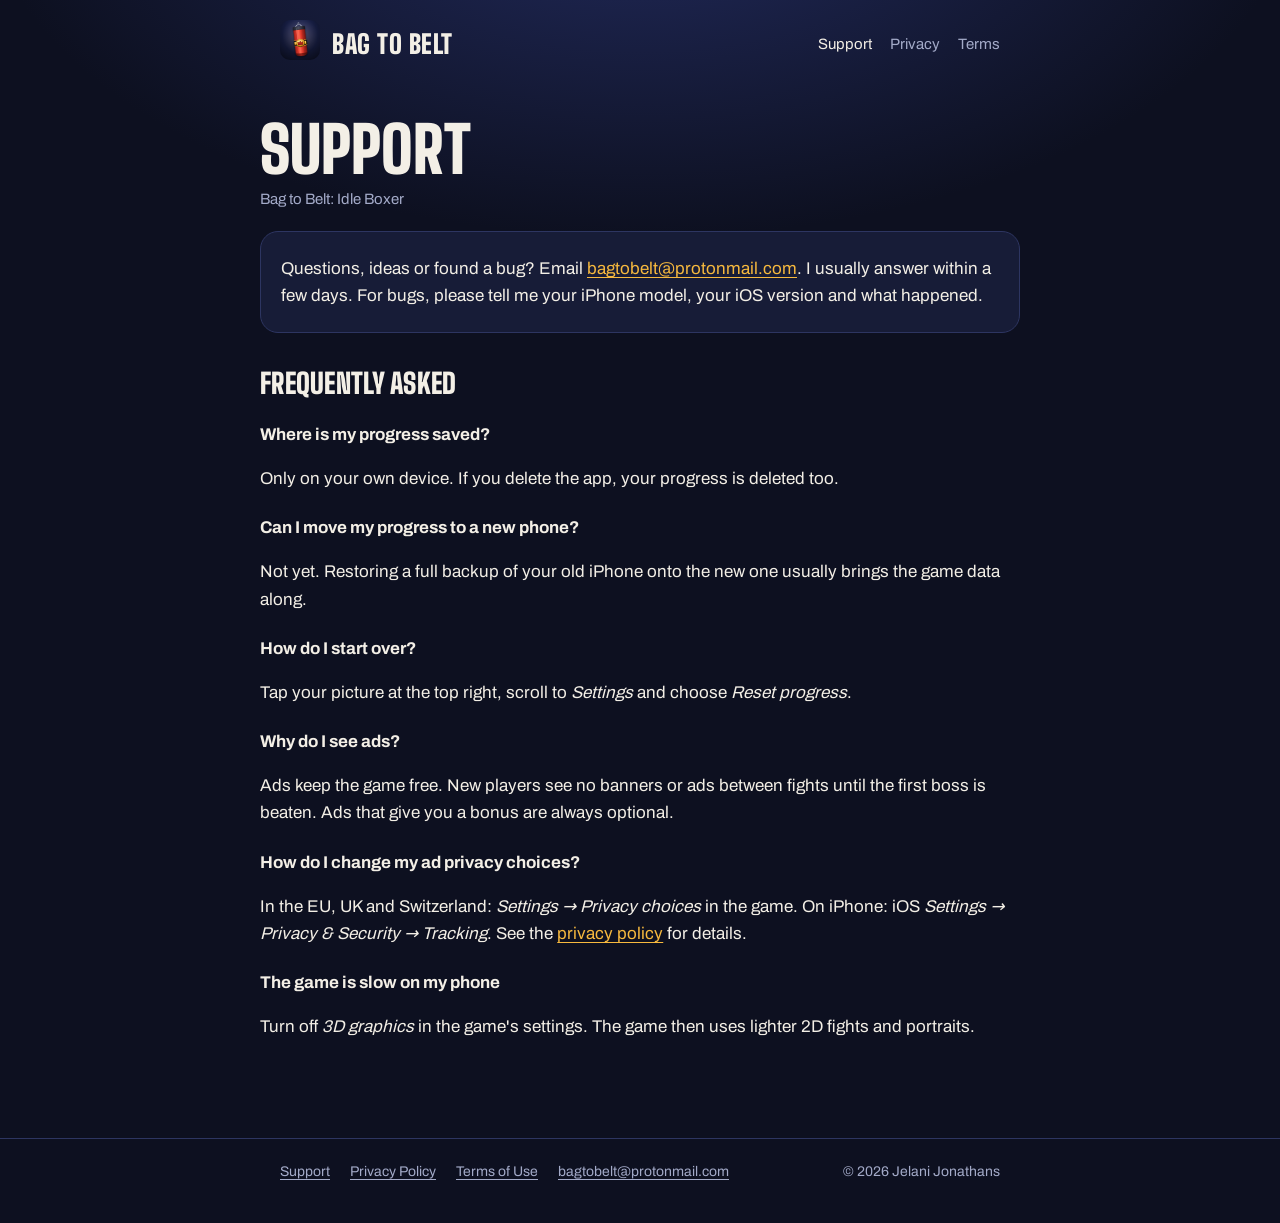
==== support.html @ 1e29e6f8 "Add files via upload" ====
<!doctype html>
<html lang="en">
<head>
<meta charset="utf-8">
<meta name="viewport" content="width=device-width, initial-scale=1">
<title>Support — Bag to Belt: Idle Boxer</title>
<meta name="description" content="Help and contact for Bag to Belt: Idle Boxer.">
<meta name="theme-color" content="#0d1020">
<link rel="icon" href="favicon.png">
<link rel="apple-touch-icon" href="apple-touch-icon.png">
<link rel="stylesheet" href="style.css">
</head>
<body>
<header class="top"><div class="wrap">
  <a href="./"><img src="icon.png" alt=""></a>
  <a class="brand" href="./">Bag to Belt</a>
  <nav><a href="support.html" aria-current="page">Support</a><a href="privacy.html">Privacy</a><a href="terms.html">Terms</a></nav>
</div></header>

<main class="wrap doc">
  <h1>Support</h1>
  <p class="date">Bag to Belt: Idle Boxer</p>
  <div class="box">
    <p>Questions, ideas or found a bug? Email <a href="mailto:bagtobelt@protonmail.com">bagtobelt@protonmail.com</a>. I usually answer within a few days. For bugs, please tell me your iPhone model, your iOS version and what happened.</p>
  </div>

  <h2>Frequently asked</h2>
  <h3>Where is my progress saved?</h3>
  <p>Only on your own device. If you delete the app, your progress is deleted too.</p>
  <h3>Can I move my progress to a new phone?</h3>
  <p>Not yet. Restoring a full backup of your old iPhone onto the new one usually brings the game data along.</p>
  <h3>How do I start over?</h3>
  <p>Tap your picture at the top right, scroll to <em>Settings</em> and choose <em>Reset progress</em>.</p>
  <h3>Why do I see ads?</h3>
  <p>Ads keep the game free. New players see no banners or ads between fights until the first boss is beaten. Ads that give you a bonus are always optional.</p>
  <h3>How do I change my ad privacy choices?</h3>
  <p>In the EU, UK and Switzerland: <em>Settings → Privacy choices</em> in the game. On iPhone: iOS <em>Settings → Privacy &amp; Security → Tracking</em>. See the <a href="privacy.html">privacy policy</a> for details.</p>
  <h3>The game is slow on my phone</h3>
  <p>Turn off <em>3D graphics</em> in the game's settings. The game then uses lighter 2D fights and portraits.</p>
</main>
<footer><div class="wrap">
  <a href="support.html">Support</a><a href="privacy.html">Privacy Policy</a><a href="terms.html">Terms of Use</a>
  <a href="mailto:bagtobelt@protonmail.com">bagtobelt@protonmail.com</a>
  <span class="copy">© 2026 Jelani Jonathans</span>
</div></footer>
</body>
</html>
---- style.css ----
/* Bag to Belt — website. Fonts are served from this site: no third-party requests. */
@font-face { font-family: 'Archivo'; font-weight: 400; font-display: swap; src: url(fonts/archivo-latin-400-normal.woff2) format('woff2'); }
@font-face { font-family: 'Archivo'; font-weight: 700; font-display: swap; src: url(fonts/archivo-latin-700-normal.woff2) format('woff2'); }
@font-face { font-family: 'Big Shoulders Display'; font-weight: 900; font-display: swap; src: url(fonts/big-shoulders-display-latin-900-normal.woff2) format('woff2'); }

:root {
  --ink: #0d1020;
  --panel: #171c37;
  --line: #2d3561;
  --text: #f3efe6;
  --muted: #a3aac8;
  --gold: #f7b93e;
  --red: #ff4f3f;
  --display: 'Big Shoulders Display', Impact, 'Arial Narrow', sans-serif;
  --ui: 'Archivo', system-ui, -apple-system, 'Segoe UI', Roboto, sans-serif;
  color-scheme: dark;
}
* { box-sizing: border-box; }
html { -webkit-text-size-adjust: 100%; }
body {
  margin: 0;
  background: radial-gradient(1100px 600px at 50% -10%, #222b5e 0%, transparent 60%), var(--ink);
  color: var(--text);
  font: 17px/1.6 var(--ui);
}
a { color: var(--gold); text-underline-offset: 3px; }
a:hover { color: #ffd27a; }
.wrap { max-width: 760px; margin: 0 auto; padding: 0 20px; }

header.top { padding: 20px 0; }
header.top .wrap { display: flex; align-items: center; gap: 12px; }
header.top img { width: 40px; height: 40px; border-radius: 10px; }
header.top a.brand { color: var(--text); text-decoration: none; font: 900 26px/1 var(--display); text-transform: uppercase; letter-spacing: .02em; }
header.top nav { margin-left: auto; display: flex; gap: 18px; font-size: 15px; }
header.top nav a { color: var(--muted); text-decoration: none; }
header.top nav a:hover, header.top nav a[aria-current] { color: var(--text); }

.hero { text-align: center; padding: 40px 0 24px; }
.hero img { width: 148px; height: 148px; border-radius: 34px; box-shadow: 0 20px 60px rgba(0,0,0,.55); }
.hero h1 { font: 900 clamp(48px, 11vw, 84px)/.9 var(--display); text-transform: uppercase; margin: 26px 0 8px; letter-spacing: .01em; text-shadow: 0 6px 0 #070914; }
.hero .sub { color: var(--gold); font-weight: 700; letter-spacing: .22em; text-transform: uppercase; font-size: 14px; }
.hero p.lead { color: var(--muted); max-width: 520px; margin: 22px auto 0; font-size: 18px; }
.soon { display: inline-block; margin-top: 26px; padding: 12px 22px; border-radius: 14px; background: var(--gold); color: #1a1406; font-weight: 700; }

.features { display: grid; grid-template-columns: repeat(auto-fit, minmax(300px, 1fr)); gap: 14px; margin: 36px 0 20px; }
.features div { background: var(--panel); border: 1px solid var(--line); border-radius: 18px; padding: 18px 18px 16px; }
.features b { display: block; font: 900 24px/1 var(--display); text-transform: uppercase; margin-bottom: 6px; }
.features span { color: var(--muted); font-size: 15px; }

main.doc { padding: 16px 0 40px; }
main.doc h1 { font: 900 clamp(40px, 9vw, 64px)/.95 var(--display); text-transform: uppercase; margin: 16px 0 6px; }
main.doc h2 { font: 900 28px/1.05 var(--display); text-transform: uppercase; margin: 36px 0 8px; letter-spacing: .01em; }
main.doc h3 { font-size: 17px; margin: 22px 0 4px; }
main.doc .date { color: var(--muted); font-size: 15px; margin: 0 0 20px; }
main.doc ul { padding-left: 22px; }
main.doc li { margin: 4px 0; }
.box { background: var(--panel); border: 1px solid var(--line); border-radius: 18px; padding: 6px 20px; margin: 18px 0; }
.lang { margin: 8px 0 0; font-size: 15px; }
hr { border: 0; border-top: 1px solid var(--line); margin: 48px 0 8px; }

footer { border-top: 1px solid var(--line); margin-top: 40px; padding: 22px 0 40px; color: var(--muted); font-size: 14px; }
footer .wrap { display: flex; flex-wrap: wrap; gap: 8px 20px; }
footer a { color: var(--muted); }
footer .copy { margin-left: auto; }
@media (max-width: 540px) {
  header.top nav { gap: 12px; font-size: 14px; }
  header.top a.brand { font-size: 22px; }
  footer .copy { margin-left: 0; width: 100%; }
}
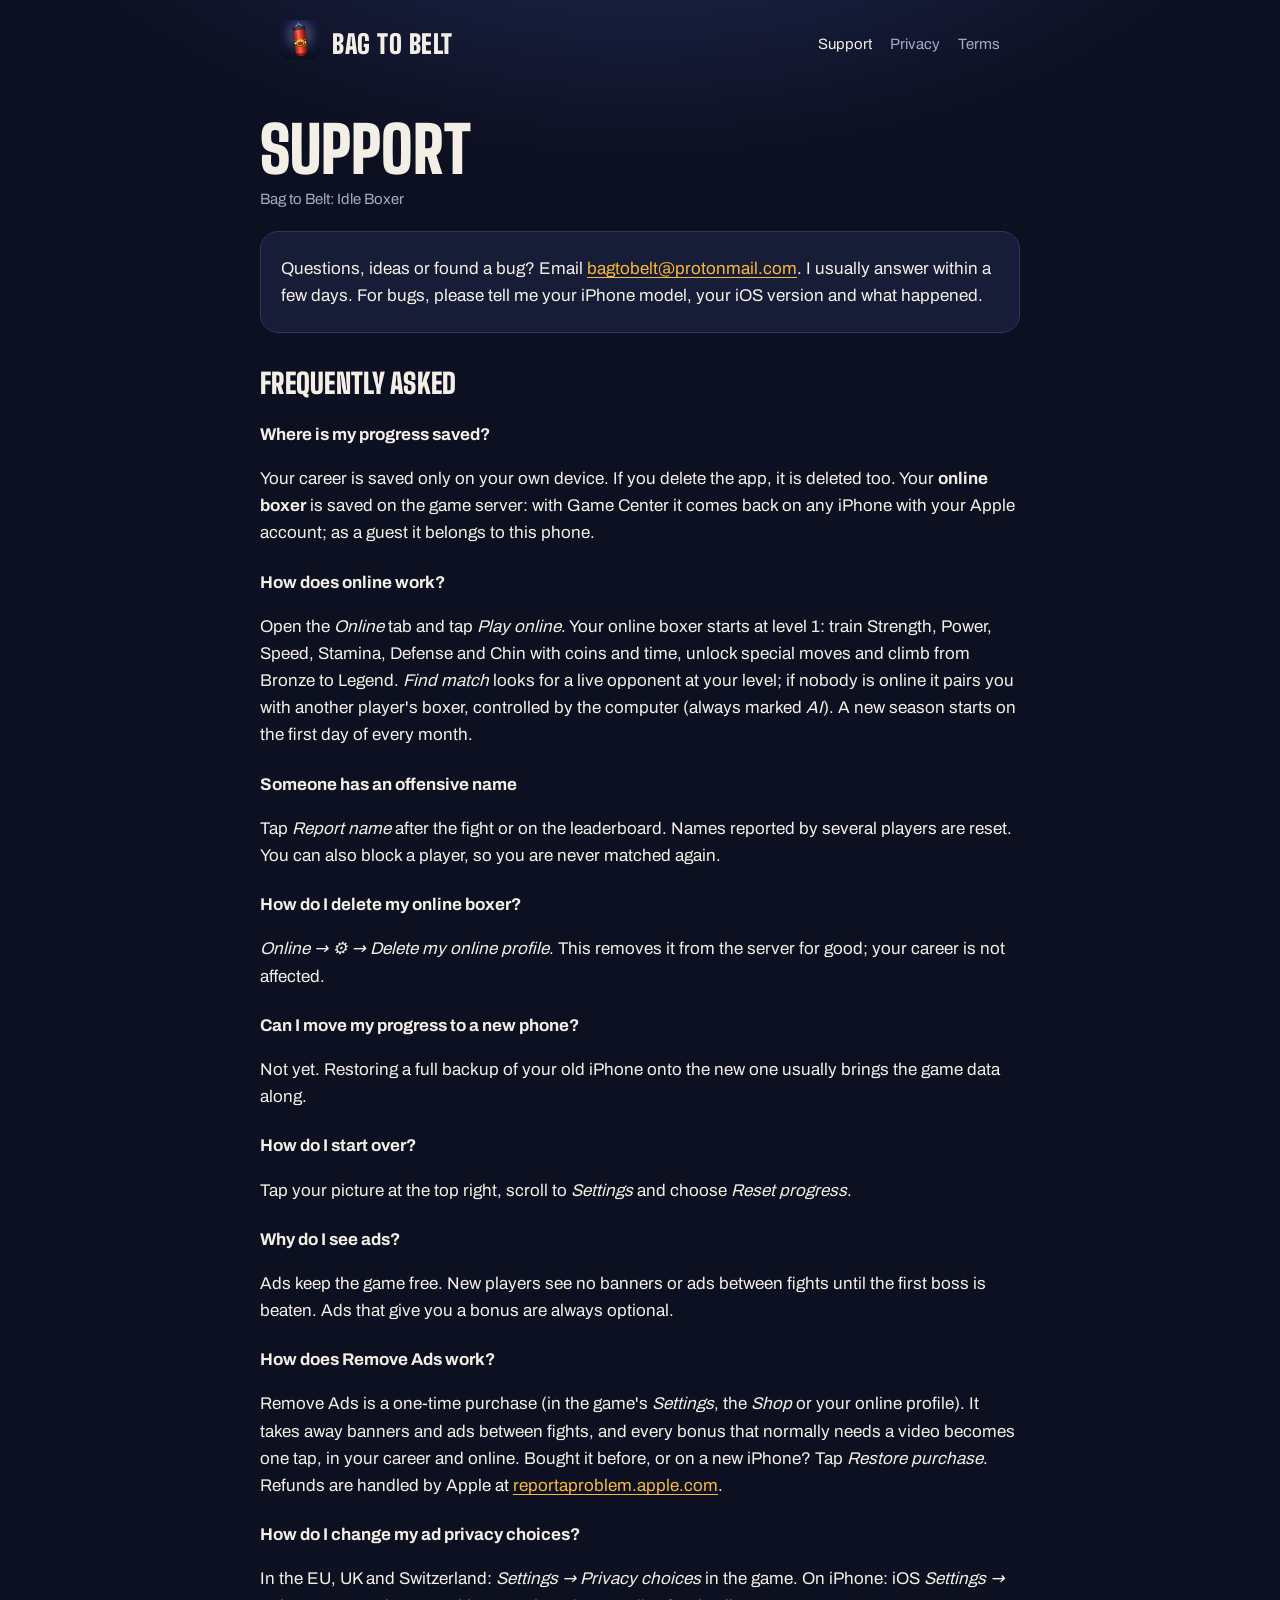
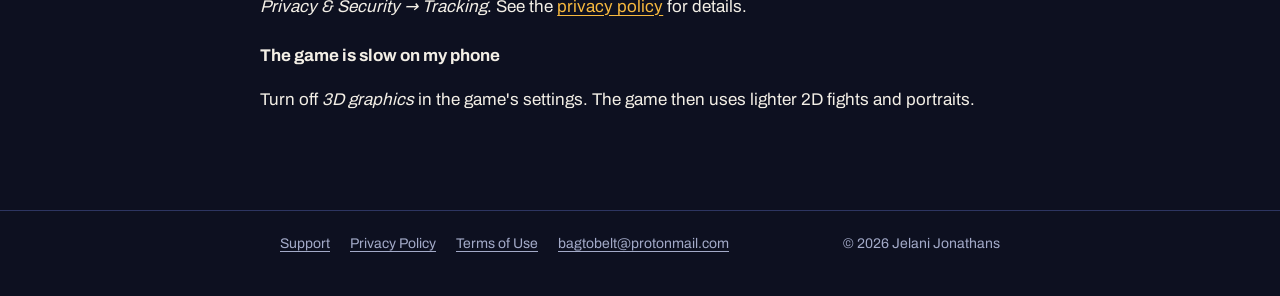
==== commit 2bdc0803: "Add files via upload" ====
--- a/support.html
+++ b/support.html
@@ -26,13 +26,21 @@
 
   <h2>Frequently asked</h2>
   <h3>Where is my progress saved?</h3>
-  <p>Only on your own device. If you delete the app, your progress is deleted too.</p>
+  <p>Your career is saved only on your own device. If you delete the app, it is deleted too. Your <strong>online boxer</strong> is saved on the game server: with Game Center it comes back on any iPhone with your Apple account; as a guest it belongs to this phone.</p>
+  <h3>How does online work?</h3>
+  <p>Open the <em>Online</em> tab and tap <em>Play online</em>. Your online boxer starts at level 1: train Strength, Power, Speed, Stamina, Defense and Chin with coins and time, unlock special moves and climb from Bronze to Legend. <em>Find match</em> looks for a live opponent at your level; if nobody is online it pairs you with another player's boxer, controlled by the computer (always marked <em>AI</em>). A new season starts on the first day of every month.</p>
+  <h3>Someone has an offensive name</h3>
+  <p>Tap <em>Report name</em> after the fight or on the leaderboard. Names reported by several players are reset. You can also block a player, so you are never matched again.</p>
+  <h3>How do I delete my online boxer?</h3>
+  <p><em>Online → ⚙ → Delete my online profile</em>. This removes it from the server for good; your career is not affected.</p>
   <h3>Can I move my progress to a new phone?</h3>
   <p>Not yet. Restoring a full backup of your old iPhone onto the new one usually brings the game data along.</p>
   <h3>How do I start over?</h3>
   <p>Tap your picture at the top right, scroll to <em>Settings</em> and choose <em>Reset progress</em>.</p>
   <h3>Why do I see ads?</h3>
   <p>Ads keep the game free. New players see no banners or ads between fights until the first boss is beaten. Ads that give you a bonus are always optional.</p>
+  <h3>How does Remove Ads work?</h3>
+  <p>Remove Ads is a one-time purchase (in the game's <em>Settings</em>, the <em>Shop</em> or your online profile). It takes away banners and ads between fights, and every bonus that normally needs a video becomes one tap, in your career and online. Bought it before, or on a new iPhone? Tap <em>Restore purchase</em>. Refunds are handled by Apple at <a href="https://reportaproblem.apple.com">reportaproblem.apple.com</a>.</p>
   <h3>How do I change my ad privacy choices?</h3>
   <p>In the EU, UK and Switzerland: <em>Settings → Privacy choices</em> in the game. On iPhone: iOS <em>Settings → Privacy &amp; Security → Tracking</em>. See the <a href="privacy.html">privacy policy</a> for details.</p>
   <h3>The game is slow on my phone</h3>
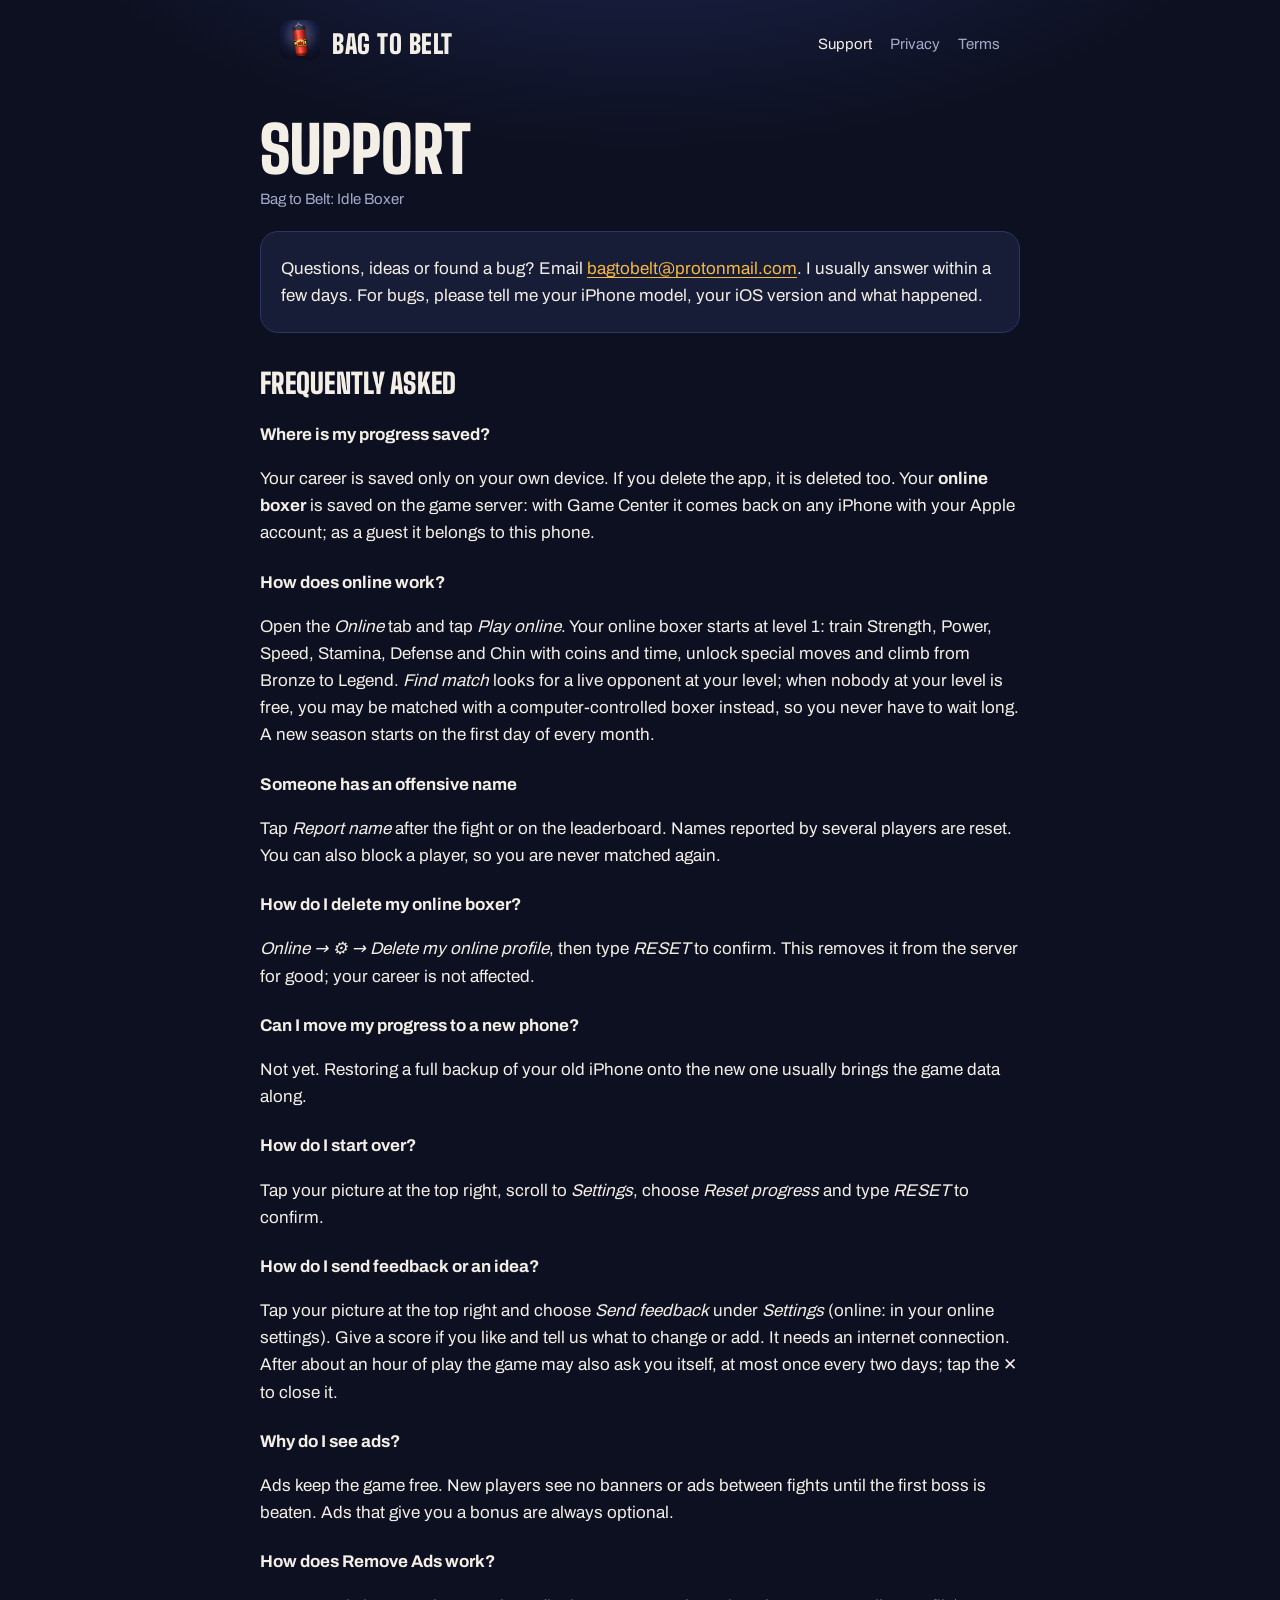
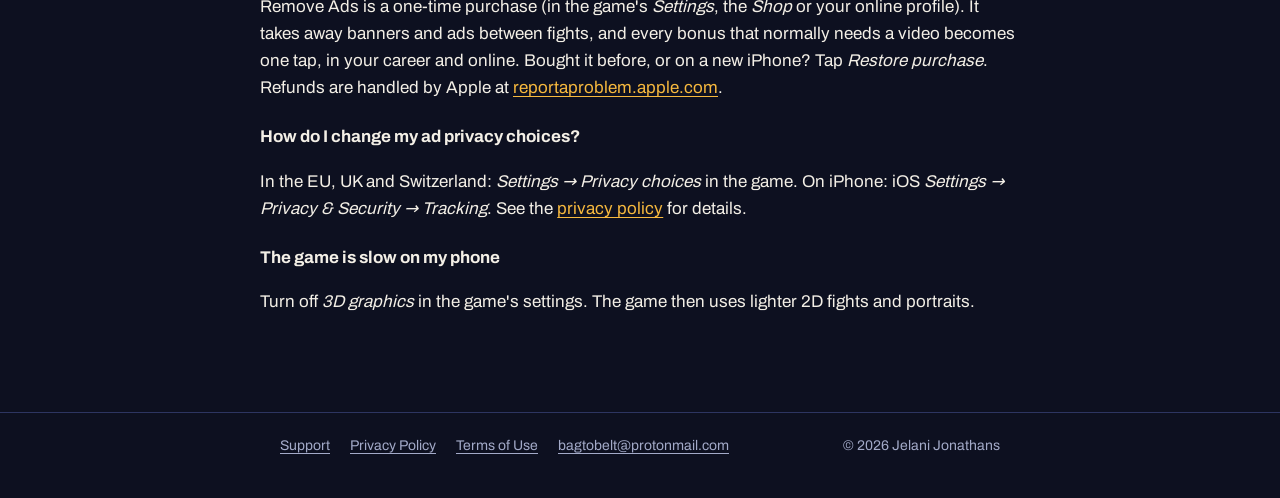
==== commit f043fd33: "Add files via upload" ====
--- a/support.html
+++ b/support.html
@@ -28,15 +28,17 @@
   <h3>Where is my progress saved?</h3>
   <p>Your career is saved only on your own device. If you delete the app, it is deleted too. Your <strong>online boxer</strong> is saved on the game server: with Game Center it comes back on any iPhone with your Apple account; as a guest it belongs to this phone.</p>
   <h3>How does online work?</h3>
-  <p>Open the <em>Online</em> tab and tap <em>Play online</em>. Your online boxer starts at level 1: train Strength, Power, Speed, Stamina, Defense and Chin with coins and time, unlock special moves and climb from Bronze to Legend. <em>Find match</em> looks for a live opponent at your level; if nobody is online it pairs you with another player's boxer, controlled by the computer (always marked <em>AI</em>). A new season starts on the first day of every month.</p>
+  <p>Open the <em>Online</em> tab and tap <em>Play online</em>. Your online boxer starts at level 1: train Strength, Power, Speed, Stamina, Defense and Chin with coins and time, unlock special moves and climb from Bronze to Legend. <em>Find match</em> looks for a live opponent at your level; when nobody at your level is free, you may be matched with a computer-controlled boxer instead, so you never have to wait long. A new season starts on the first day of every month.</p>
   <h3>Someone has an offensive name</h3>
   <p>Tap <em>Report name</em> after the fight or on the leaderboard. Names reported by several players are reset. You can also block a player, so you are never matched again.</p>
   <h3>How do I delete my online boxer?</h3>
-  <p><em>Online → ⚙ → Delete my online profile</em>. This removes it from the server for good; your career is not affected.</p>
+  <p><em>Online → ⚙ → Delete my online profile</em>, then type <em>RESET</em> to confirm. This removes it from the server for good; your career is not affected.</p>
   <h3>Can I move my progress to a new phone?</h3>
   <p>Not yet. Restoring a full backup of your old iPhone onto the new one usually brings the game data along.</p>
   <h3>How do I start over?</h3>
-  <p>Tap your picture at the top right, scroll to <em>Settings</em> and choose <em>Reset progress</em>.</p>
+  <p>Tap your picture at the top right, scroll to <em>Settings</em>, choose <em>Reset progress</em> and type <em>RESET</em> to confirm.</p>
+  <h3>How do I send feedback or an idea?</h3>
+  <p>Tap your picture at the top right and choose <em>Send feedback</em> under <em>Settings</em> (online: in your online settings). Give a score if you like and tell us what to change or add. It needs an internet connection. After about an hour of play the game may also ask you itself, at most once every two days; tap the ✕ to close it.</p>
   <h3>Why do I see ads?</h3>
   <p>Ads keep the game free. New players see no banners or ads between fights until the first boss is beaten. Ads that give you a bonus are always optional.</p>
   <h3>How does Remove Ads work?</h3>
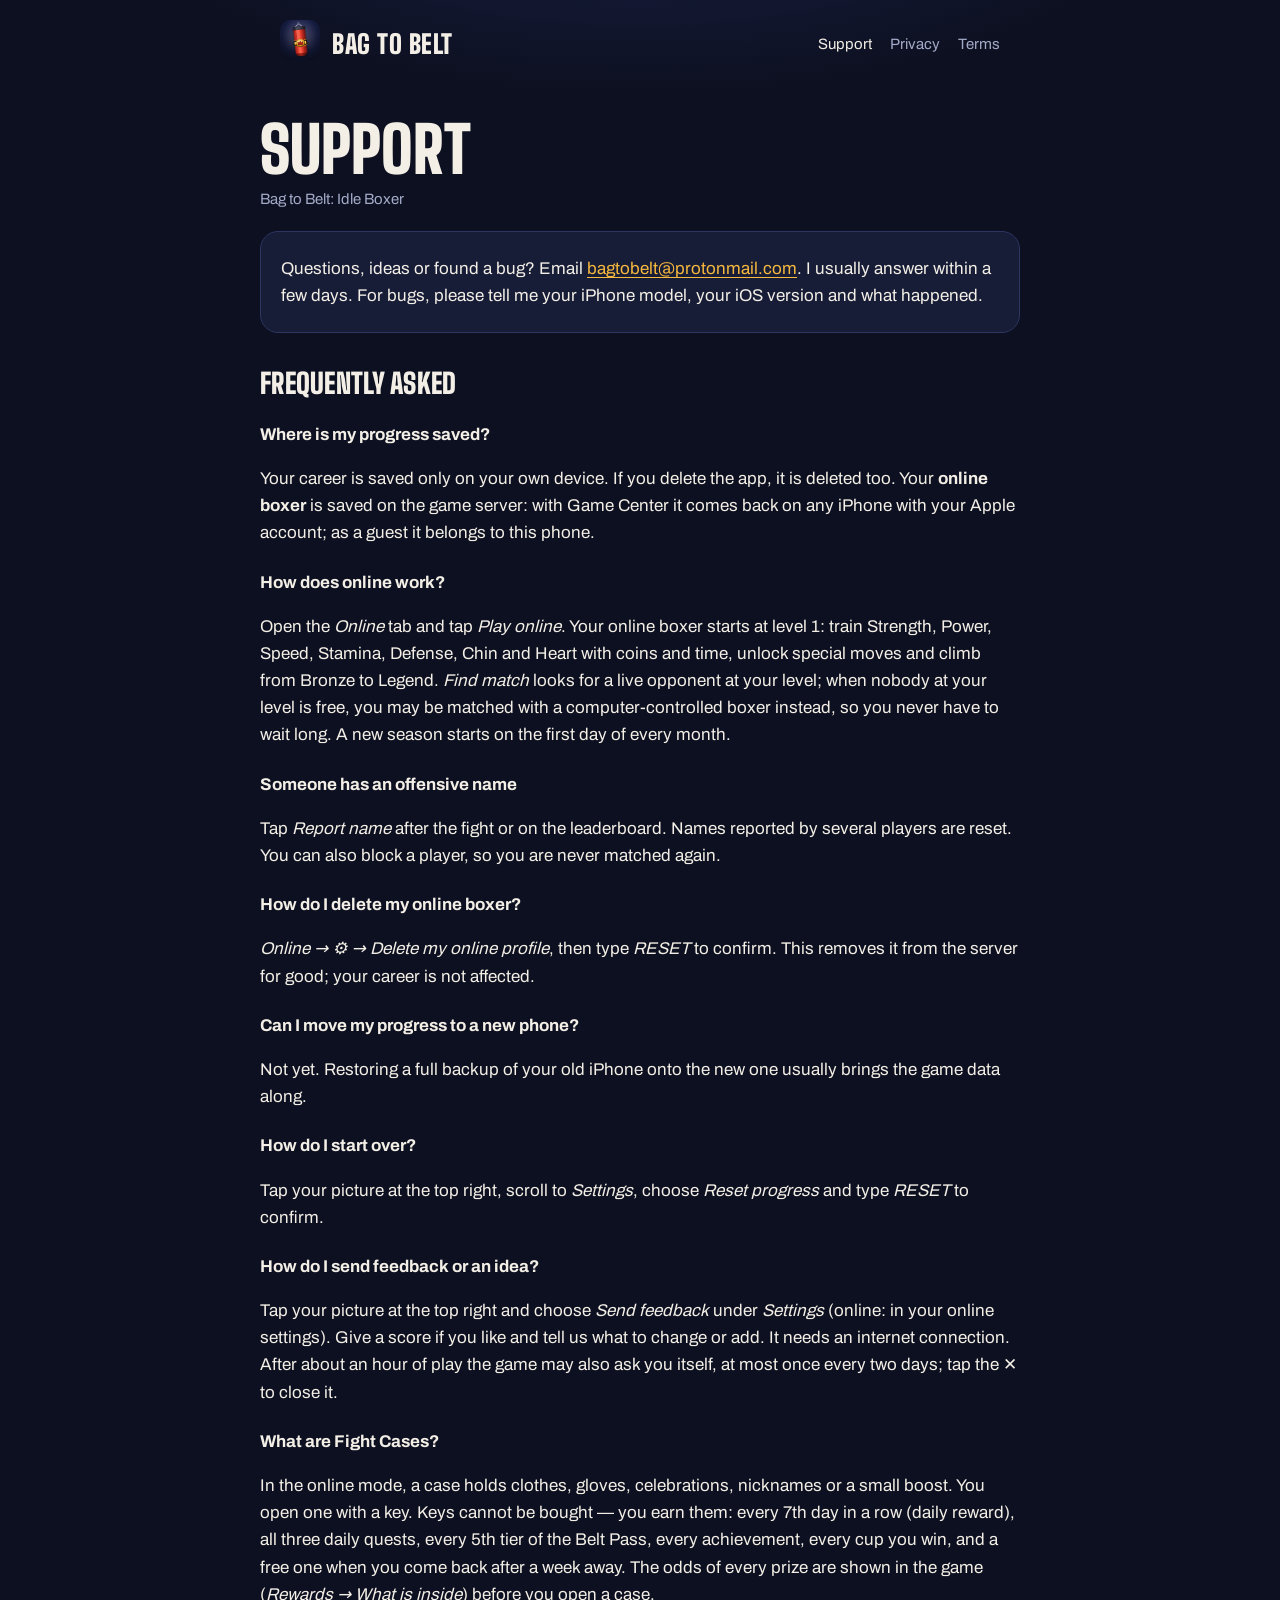
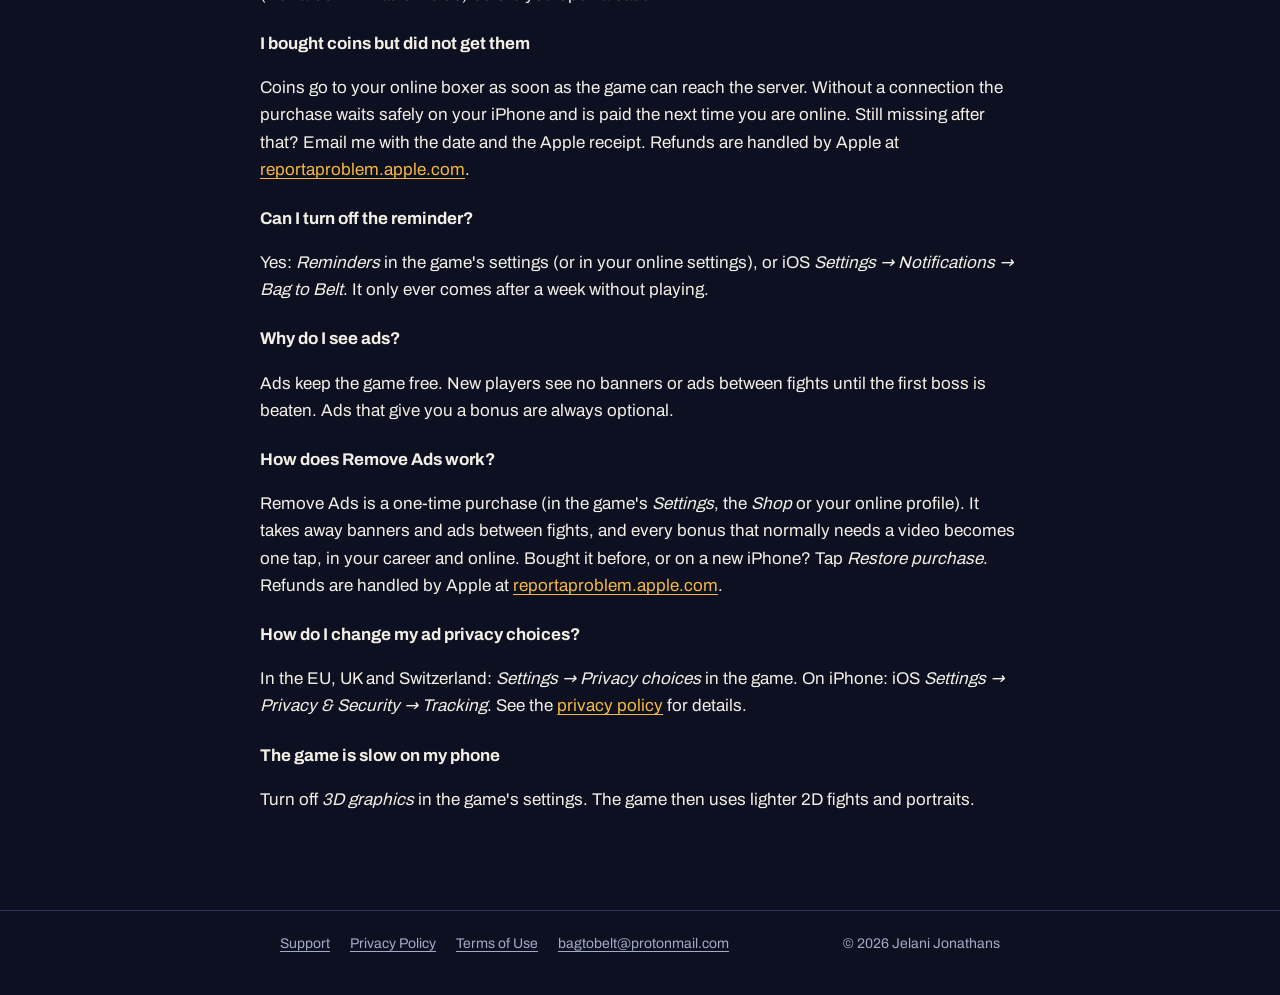
==== commit ffdef3f8: "Add files via upload" ====
--- a/support.html
+++ b/support.html
@@ -28,7 +28,7 @@
   <h3>Where is my progress saved?</h3>
   <p>Your career is saved only on your own device. If you delete the app, it is deleted too. Your <strong>online boxer</strong> is saved on the game server: with Game Center it comes back on any iPhone with your Apple account; as a guest it belongs to this phone.</p>
   <h3>How does online work?</h3>
-  <p>Open the <em>Online</em> tab and tap <em>Play online</em>. Your online boxer starts at level 1: train Strength, Power, Speed, Stamina, Defense and Chin with coins and time, unlock special moves and climb from Bronze to Legend. <em>Find match</em> looks for a live opponent at your level; when nobody at your level is free, you may be matched with a computer-controlled boxer instead, so you never have to wait long. A new season starts on the first day of every month.</p>
+  <p>Open the <em>Online</em> tab and tap <em>Play online</em>. Your online boxer starts at level 1: train Strength, Power, Speed, Stamina, Defense, Chin and Heart with coins and time, unlock special moves and climb from Bronze to Legend. <em>Find match</em> looks for a live opponent at your level; when nobody at your level is free, you may be matched with a computer-controlled boxer instead, so you never have to wait long. A new season starts on the first day of every month.</p>
   <h3>Someone has an offensive name</h3>
   <p>Tap <em>Report name</em> after the fight or on the leaderboard. Names reported by several players are reset. You can also block a player, so you are never matched again.</p>
   <h3>How do I delete my online boxer?</h3>
@@ -39,6 +39,12 @@
   <p>Tap your picture at the top right, scroll to <em>Settings</em>, choose <em>Reset progress</em> and type <em>RESET</em> to confirm.</p>
   <h3>How do I send feedback or an idea?</h3>
   <p>Tap your picture at the top right and choose <em>Send feedback</em> under <em>Settings</em> (online: in your online settings). Give a score if you like and tell us what to change or add. It needs an internet connection. After about an hour of play the game may also ask you itself, at most once every two days; tap the ✕ to close it.</p>
+  <h3>What are Fight Cases?</h3>
+  <p>In the online mode, a case holds clothes, gloves, celebrations, nicknames or a small boost. You open one with a key. Keys cannot be bought — you earn them: every 7th day in a row (daily reward), all three daily quests, every 5th tier of the Belt Pass, every achievement, every cup you win, and a free one when you come back after a week away. The odds of every prize are shown in the game (<em>Rewards → What is inside</em>) before you open a case.</p>
+  <h3>I bought coins but did not get them</h3>
+  <p>Coins go to your online boxer as soon as the game can reach the server. Without a connection the purchase waits safely on your iPhone and is paid the next time you are online. Still missing after that? Email me with the date and the Apple receipt. Refunds are handled by Apple at <a href="https://reportaproblem.apple.com">reportaproblem.apple.com</a>.</p>
+  <h3>Can I turn off the reminder?</h3>
+  <p>Yes: <em>Reminders</em> in the game's settings (or in your online settings), or iOS <em>Settings → Notifications → Bag to Belt</em>. It only ever comes after a week without playing.</p>
   <h3>Why do I see ads?</h3>
   <p>Ads keep the game free. New players see no banners or ads between fights until the first boss is beaten. Ads that give you a bonus are always optional.</p>
   <h3>How does Remove Ads work?</h3>
